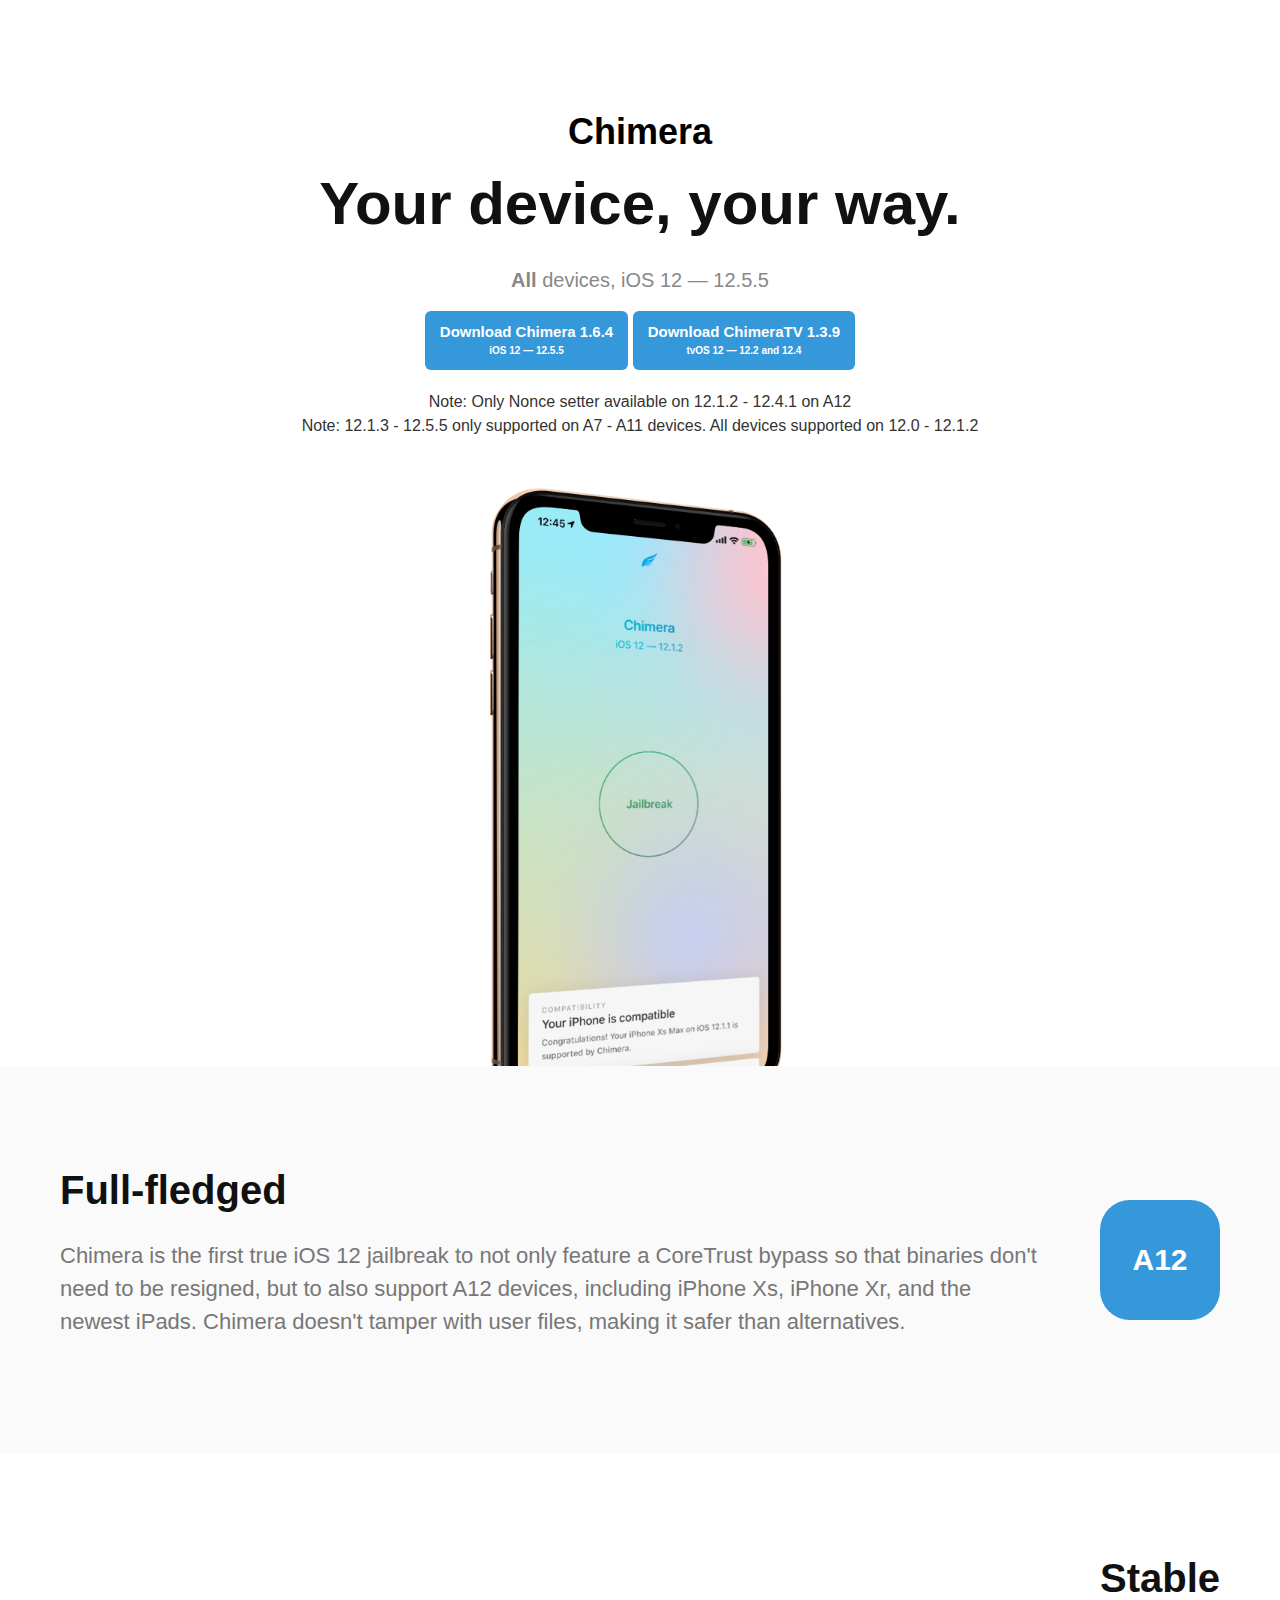
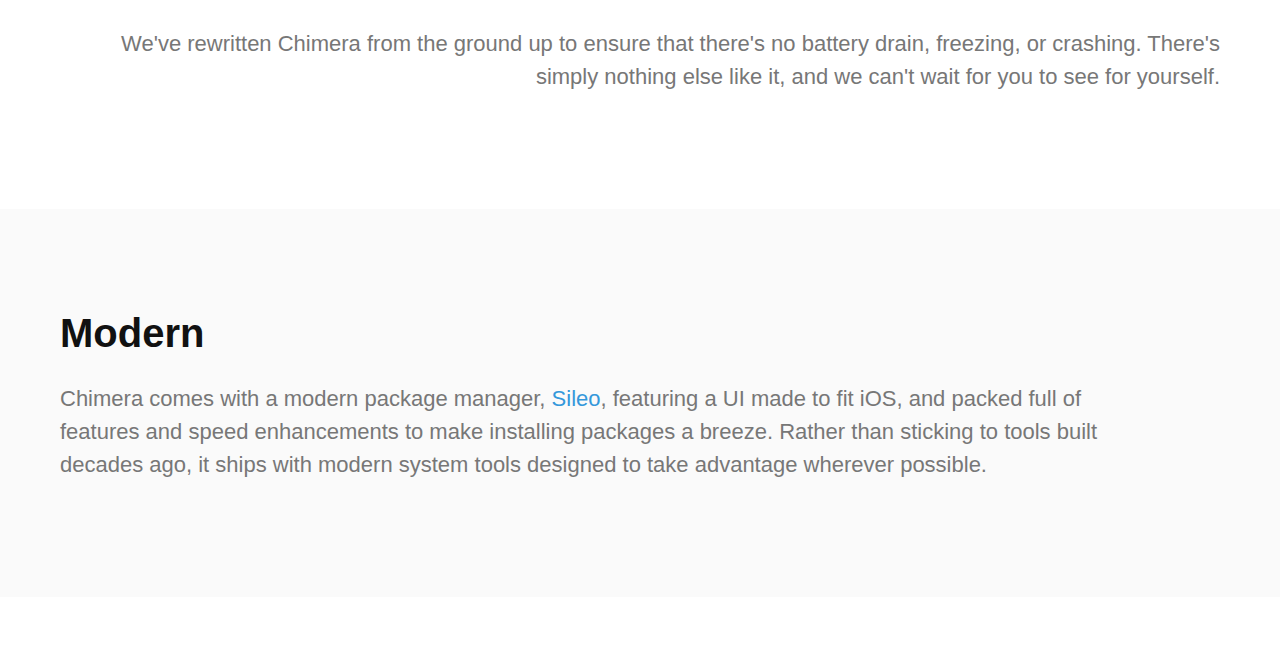
==== index.html @ 2c5b70bf "1" ====
<html xmlns="http://www.w3.org/1999/xhtml" lang="en">

<head>
	<meta http-equiv="Content-Type" content="text/html; charset=utf-8" />
	<meta name="description" content="Chimera" />
	<meta name="keywords" content="" />
	<title>Local index - HTTrack Website Copier</title>
  <!-- Mirror and index made by HTTrack Website Copier/3.49-2 [XR&CO'2014] -->
	<style type="text/css">
	<!--

body {
	margin: 0;  padding: 0;  margin-bottom: 15px;  margin-top: 8px;
	background: #77b;
}
body, td {
	font: 14px "Trebuchet MS", Verdana, Arial, Helvetica, sans-serif;
	}

#subTitle {
	background: #000;  color: #fff;  padding: 4px;  font-weight: bold; 
	}

#siteNavigation a, #siteNavigation .current {
	font-weight: bold;  color: #448;
	}
#siteNavigation a:link    { text-decoration: none; }
#siteNavigation a:visited { text-decoration: none; }

#siteNavigation .current { background-color: #ccd; }

#siteNavigation a:hover   { text-decoration: none;  background-color: #fff;  color: #000; }
#siteNavigation a:active  { text-decoration: none;  background-color: #ccc; }


a:link    { text-decoration: underline;  color: #00f; }
a:visited { text-decoration: underline;  color: #000; }
a:hover   { text-decoration: underline;  color: #c00; }
a:active  { text-decoration: underline; }

#pageContent {
	clear: both;
	border-bottom: 6px solid #000;
	padding: 10px;  padding-top: 20px;
	line-height: 1.65em;
	background-image: url(backblue.gif);
	background-repeat: no-repeat;
	background-position: top right;
	}

#pageContent, #siteNavigation {
	background-color: #ccd;
	}


.imgLeft  { float: left;   margin-right: 10px;  margin-bottom: 10px; }
.imgRight { float: right;  margin-left: 10px;   margin-bottom: 10px; }

hr { height: 1px;  color: #000;  background-color: #000;  margin-bottom: 15px; }

h1 { margin: 0;  font-weight: bold;  font-size: 2em; }
h2 { margin: 0;  font-weight: bold;  font-size: 1.6em; }
h3 { margin: 0;  font-weight: bold;  font-size: 1.3em; }
h4 { margin: 0;  font-weight: bold;  font-size: 1.18em; }

.blak { background-color: #000; }
.hide { display: none; }
.tableWidth { min-width: 400px; }

.tblRegular       { border-collapse: collapse; }
.tblRegular td    { padding: 6px;  background-image: url(fade.gif);  border: 2px solid #99c; }
.tblHeaderColor, .tblHeaderColor td { background: #99c; }
.tblNoBorder td   { border: 0; }


// -->
</style>

</head>

<table width="76%" border="0" align="center" cellspacing="0" cellpadding="3" class="tableWidth">
	<tr>
	<td id="subTitle">HTTrack Website Copier - Open Source offline browser</td>
	</tr>
</table>
<table width="76%" border="0" align="center" cellspacing="0" cellpadding="0" class="tableWidth">
<tr class="blak">
<td>
	<table width="100%" border="0" align="center" cellspacing="1" cellpadding="0">
	<tr>
	<td colspan="6"> 
		<table width="100%" border="0" align="center" cellspacing="0" cellpadding="10">
		<tr> 
		<td id="pageContent"> 
<!-- ==================== End prologue ==================== -->

	<meta name="generator" content="HTTrack Website Copier/3.x">
	<TITLE>Local index - HTTrack</TITLE>
</HEAD>
<BODY>
<H1 ALIGN=Center>Index of locally available sites:</H1>
	<TABLE BORDER="0" WIDTH="100%" CELLSPACING="1" CELLPADDING="0">
		<TR>
			<TD BACKGROUND="fade.gif">
				&middot;
					<A HREF="chimera.coolstar.org/index.html">
						Chimera: Your device, your way.
					</A>		
			</TD>
		</TR>
	</TABLE>
	<BR>
	<BR>
	<BR>
  	<H6 ALIGN="RIGHT">
	<I>Mirror and index made by HTTrack Website Copier [XR&amp;CO'2008]</I>
	</H6>
	<!-- Mirror and index made by HTTrack Website Copier/3.49-2 [XR&CO'2014] -->
	<!-- Thanks for using HTTrack Website Copier! -->
	<meta HTTP-EQUIV="Refresh" CONTENT="0; URL=chimera.coolstar.org/index.html">


<!-- ==================== Start epilogue ==================== -->
		</td>
		</tr>
		</table>
	</td>
	</tr>
	</table>
</td>
</tr>
</table>

<table width="76%" border="0" align="center" valign="bottom" cellspacing="0" cellpadding="0">
	<tr>
	<td id="footer"><small>&copy; 2008 Xavier Roche & other contributors - Web Design: Leto Kauler.</small></td>
	</tr>
</table>

</body>

</html>
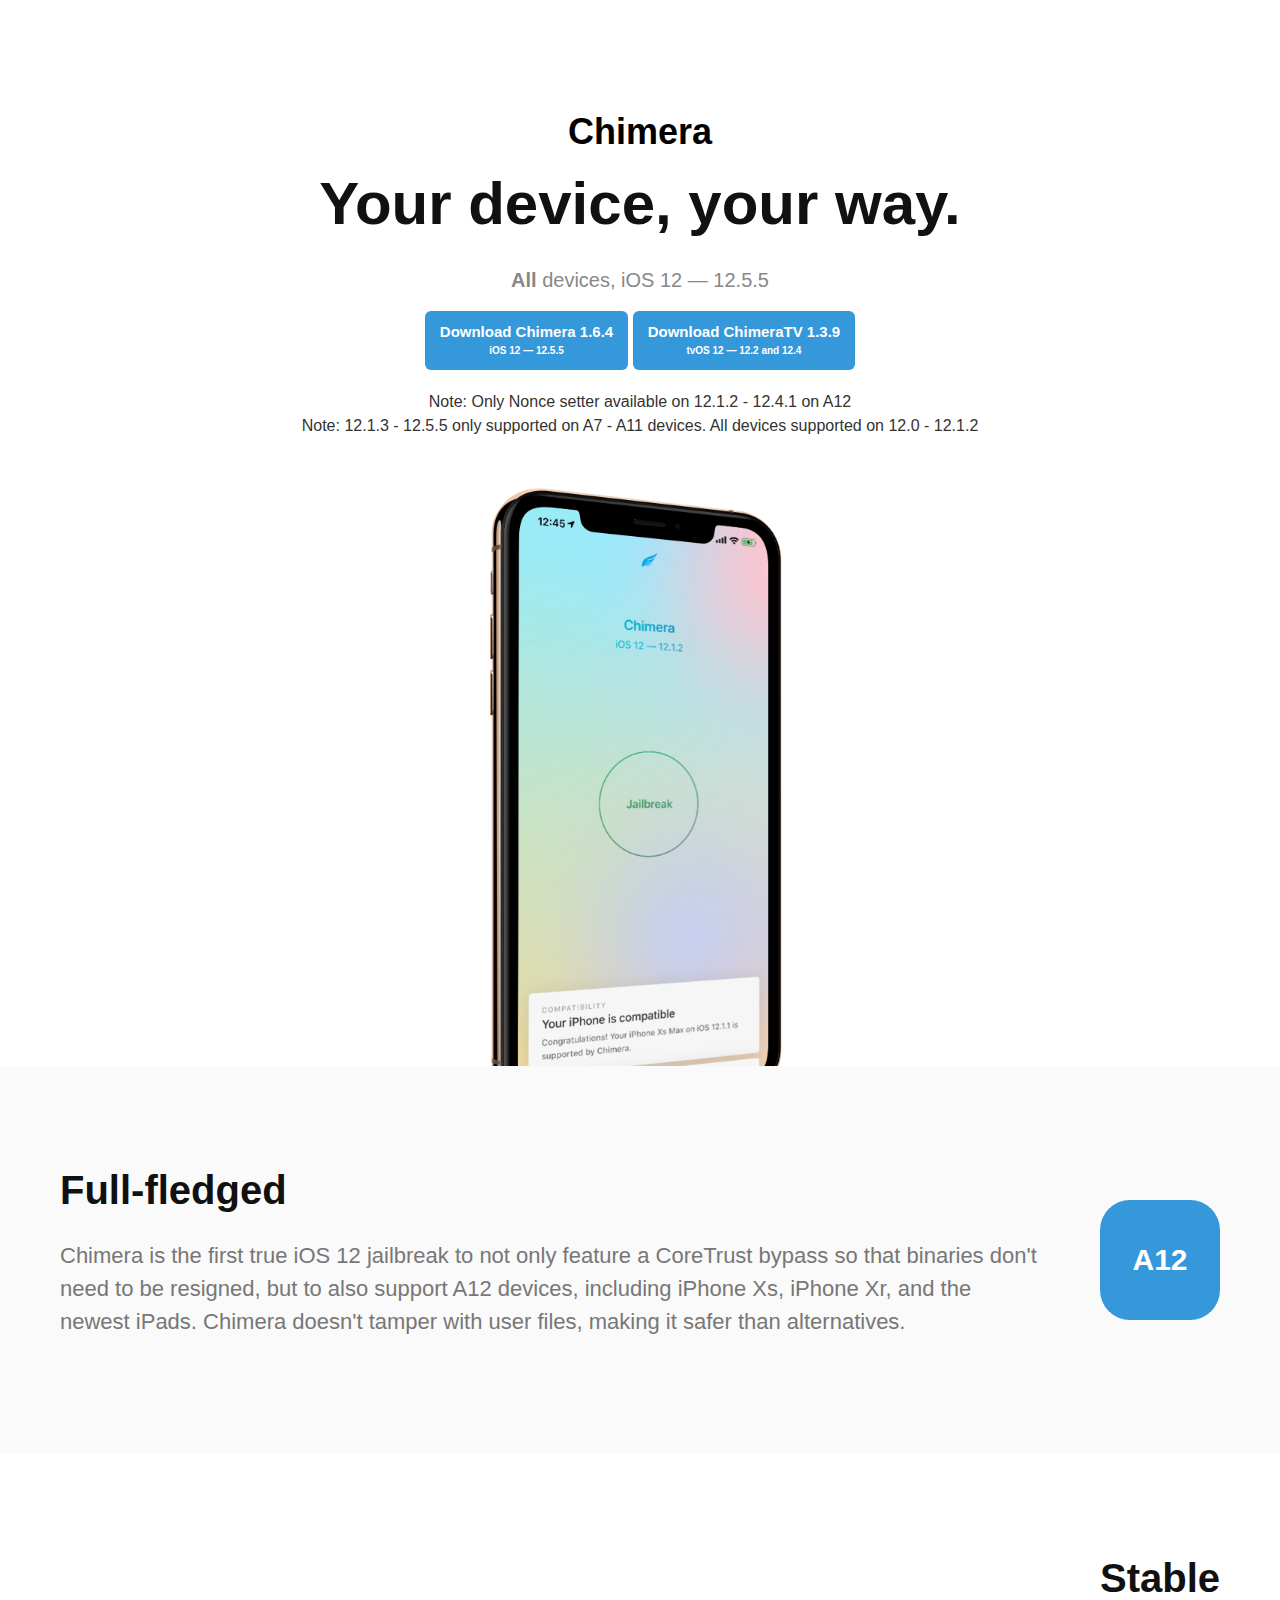
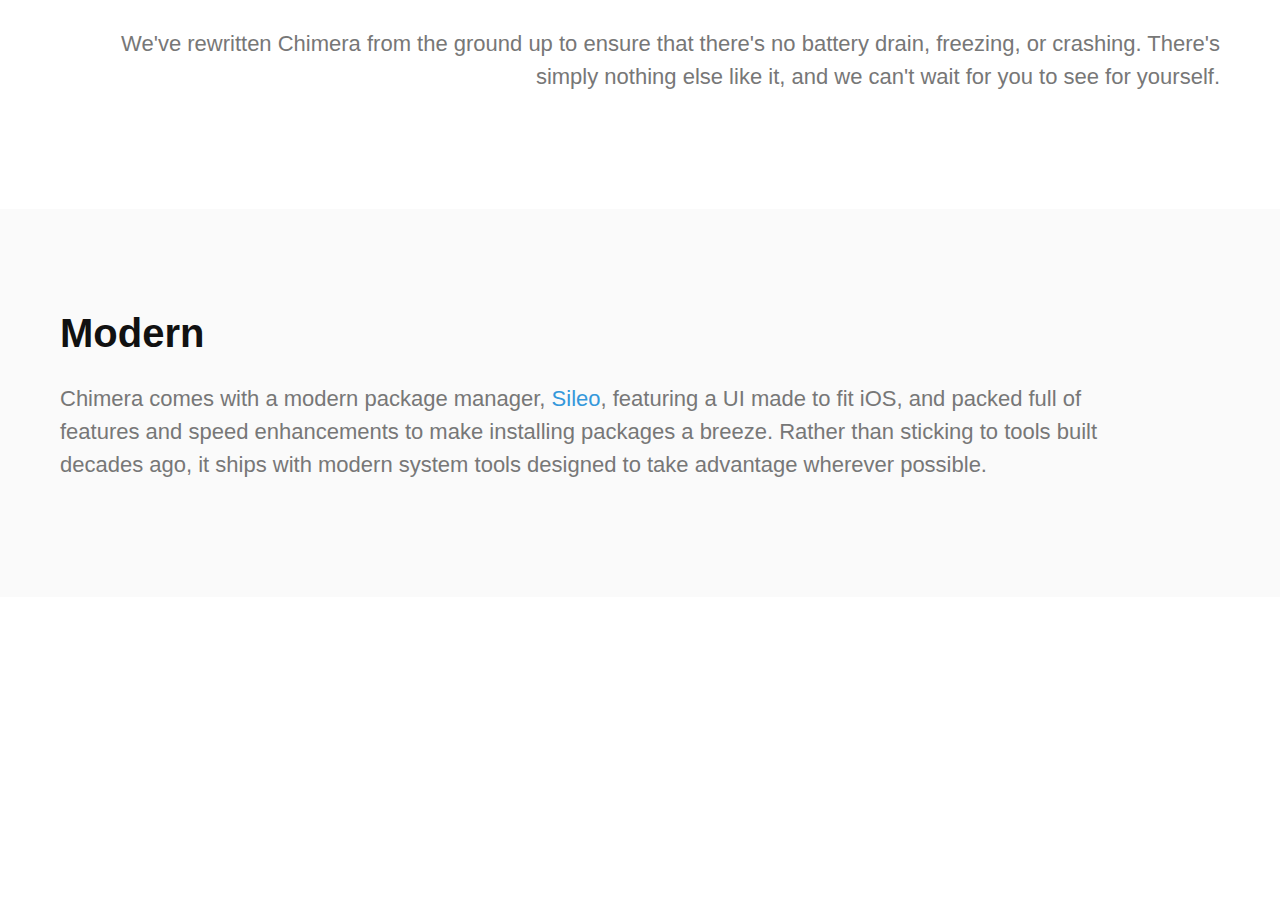
==== commit f1394efc: "1" ====
--- a/index.html
+++ b/index.html
@@ -4,7 +4,7 @@
 	<meta http-equiv="Content-Type" content="text/html; charset=utf-8" />
 	<meta name="description" content="Chimera" />
 	<meta name="keywords" content="" />
-	<title>Local index - HTTrack Website Copier</title>
+	<title>Chimera</title>
   <!-- Mirror and index made by HTTrack Website Copier/3.49-2 [XR&CO'2014] -->
 	<style type="text/css">
 	<!--
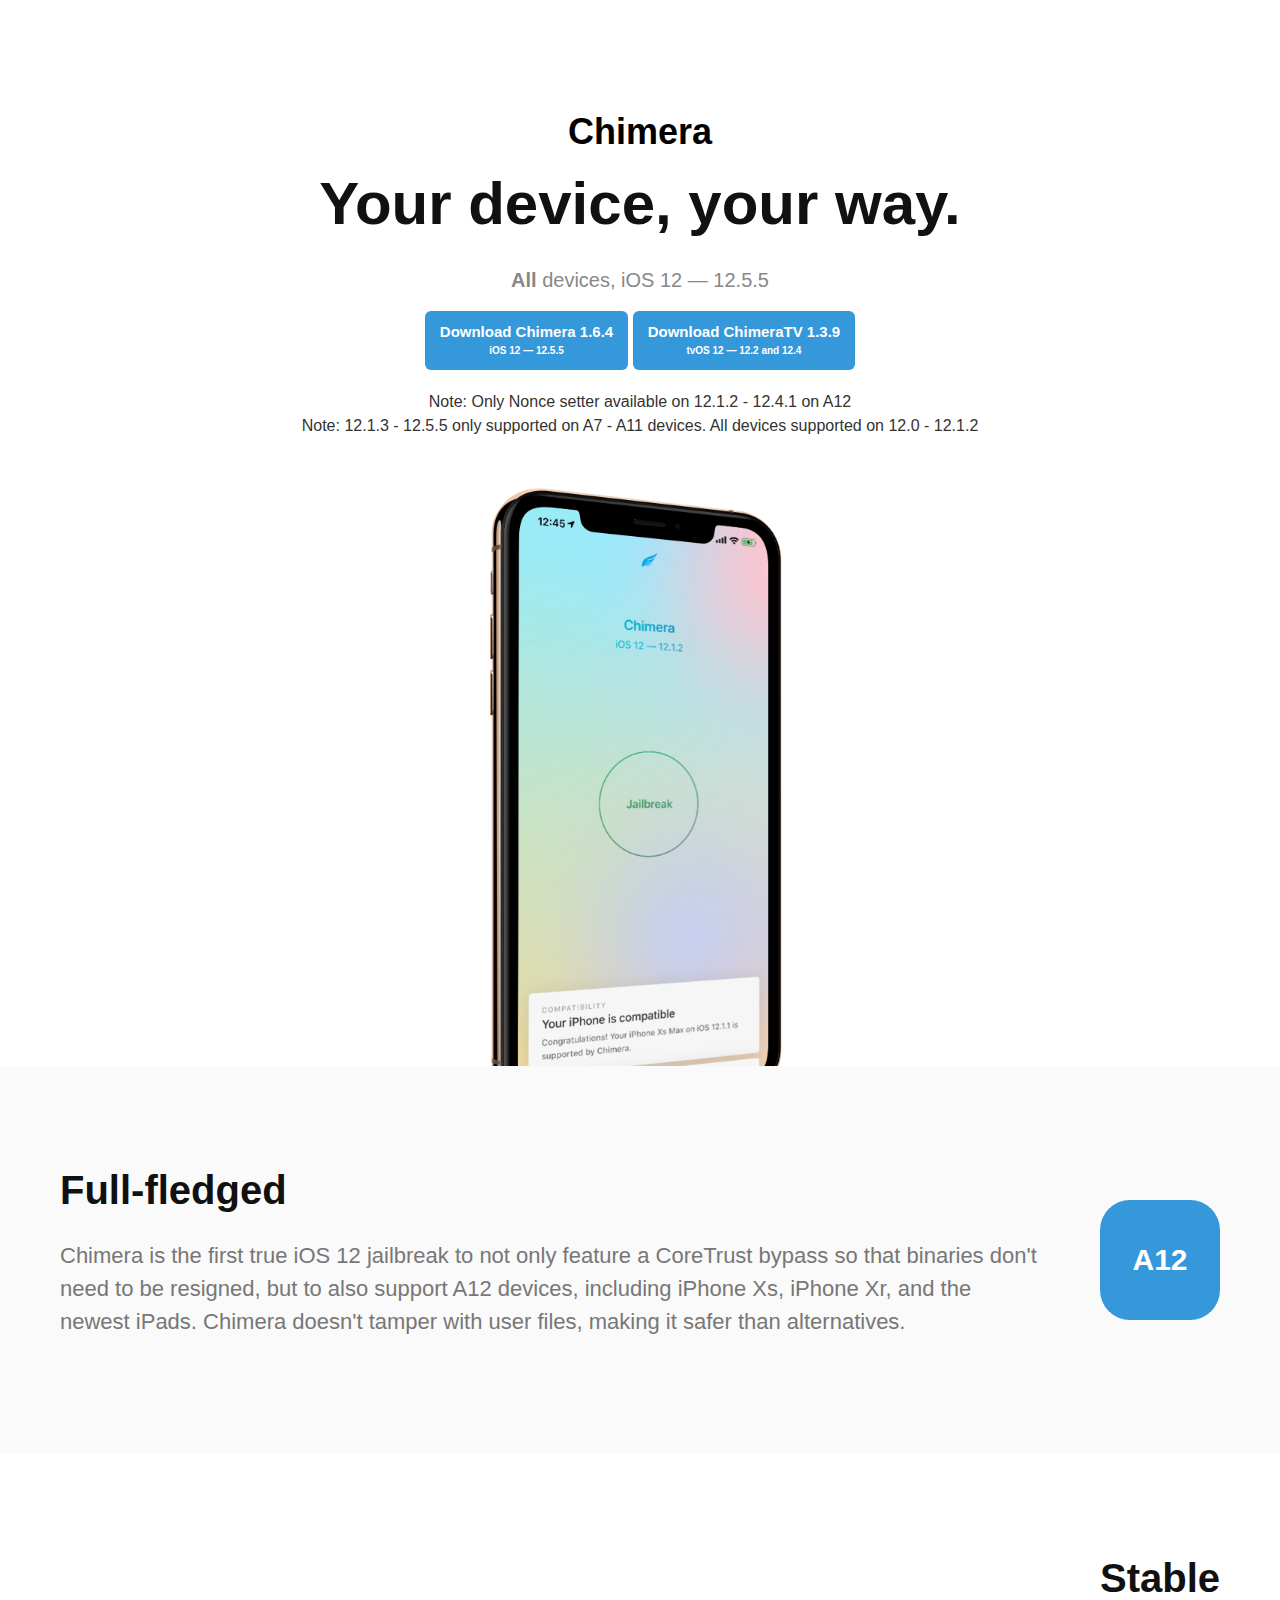
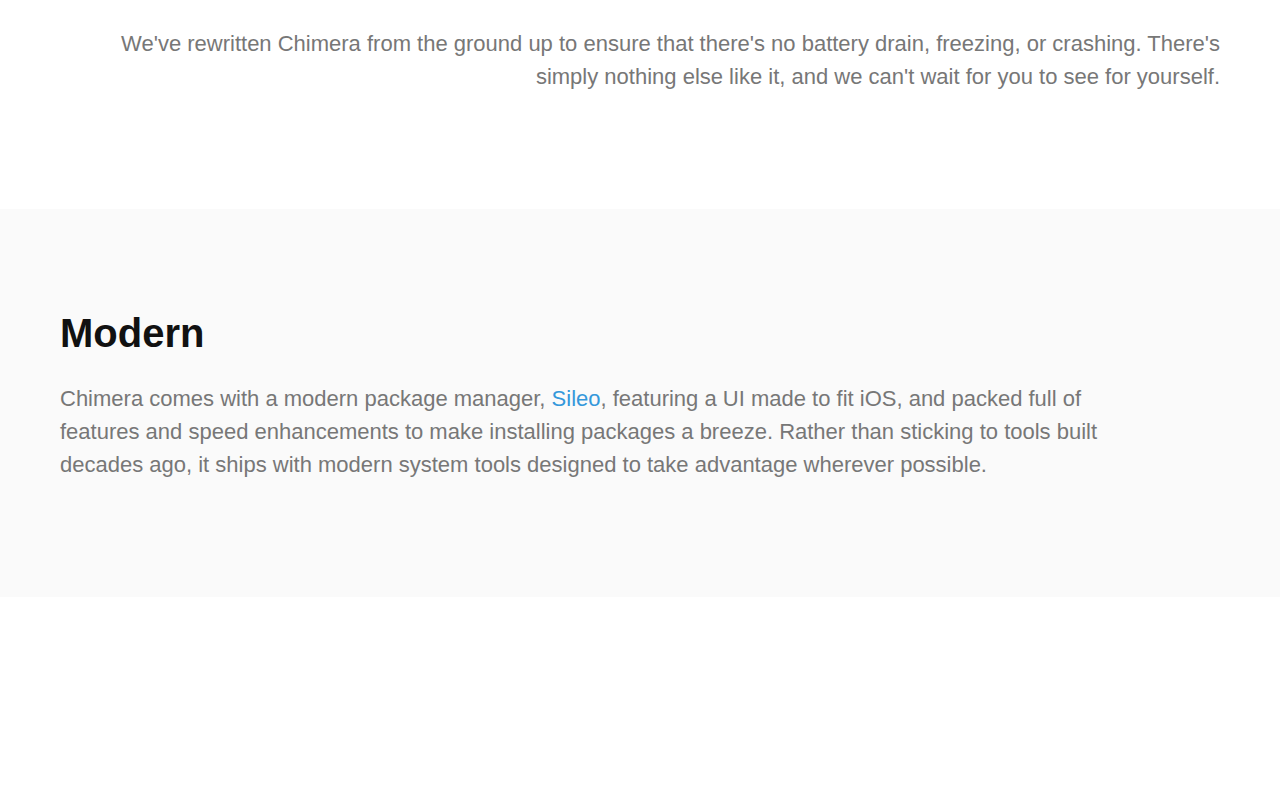
==== commit 395e9626: "Update index.html" ====
--- a/index.html
+++ b/index.html
@@ -5,7 +5,6 @@
 	<meta name="description" content="Chimera" />
 	<meta name="keywords" content="" />
 	<title>Chimera</title>
-  <!-- Mirror and index made by HTTrack Website Copier/3.49-2 [XR&CO'2014] -->
 	<style type="text/css">
 	<!--
 
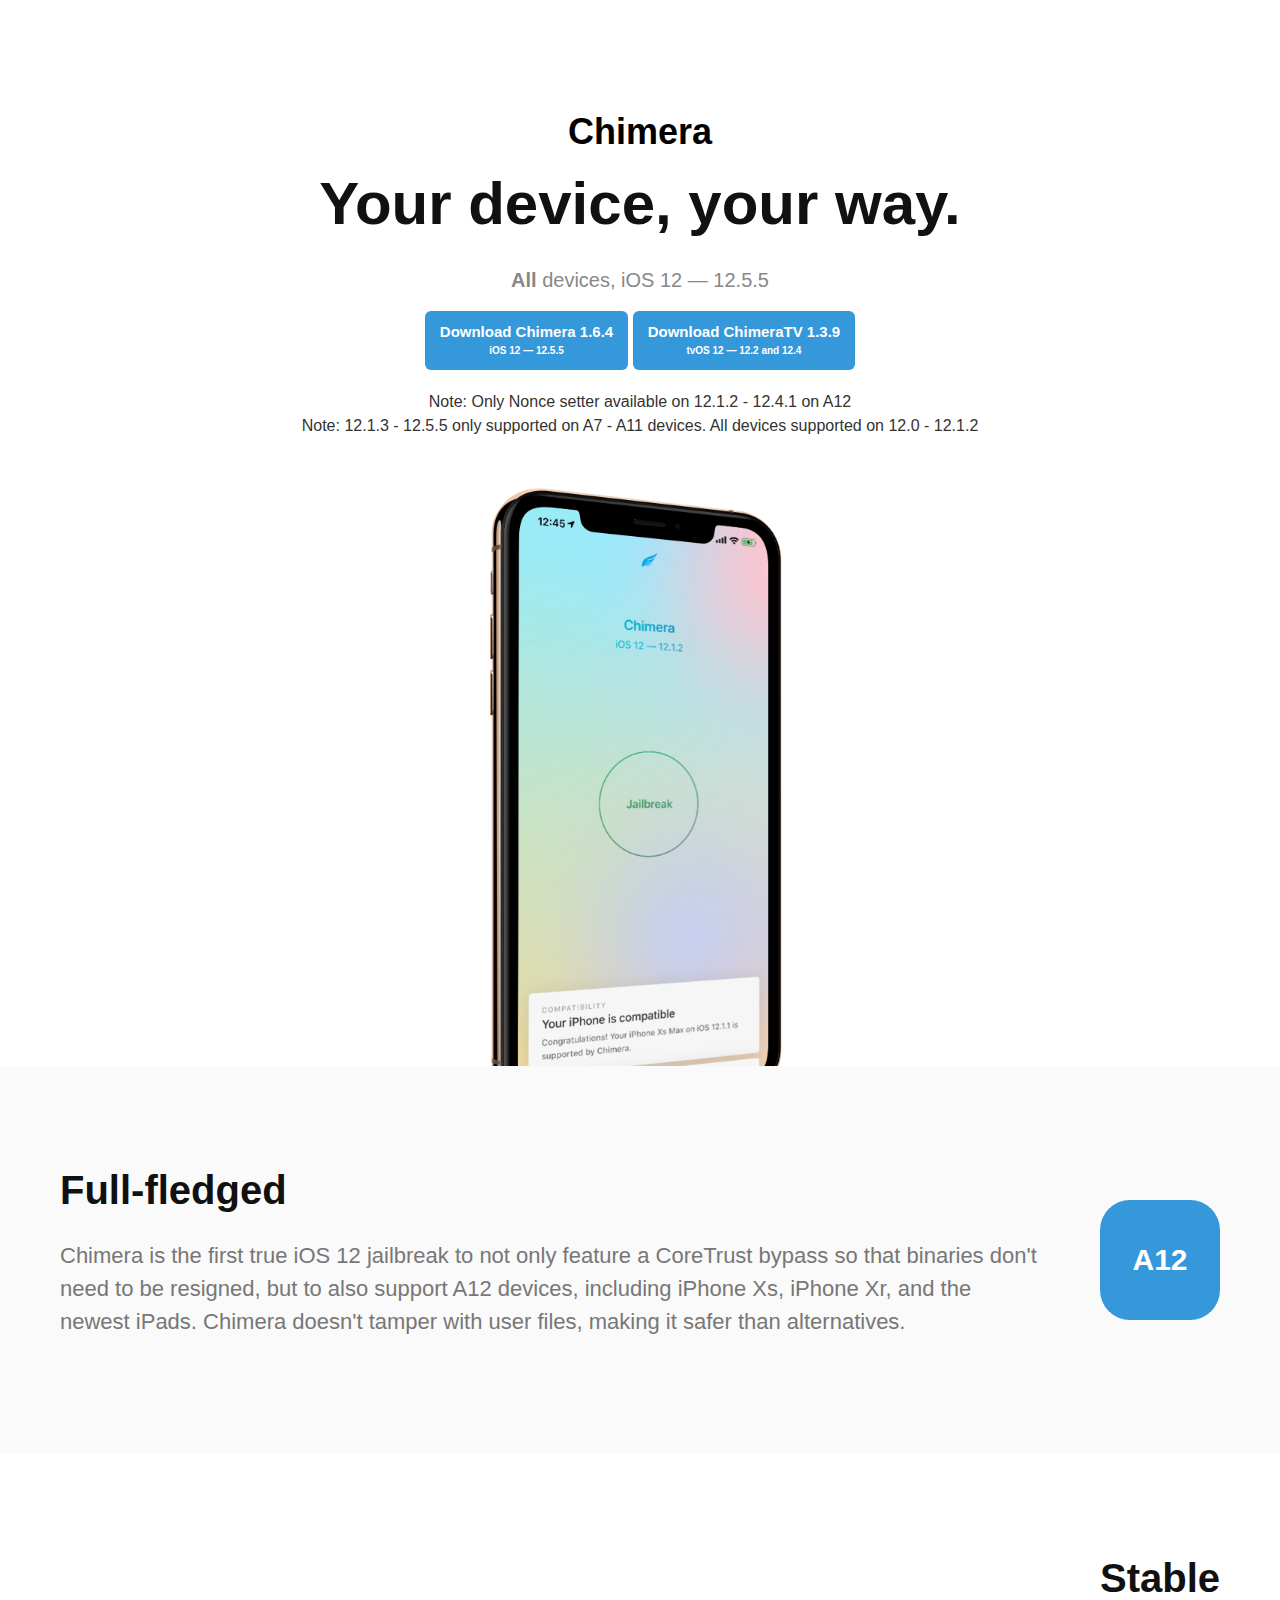
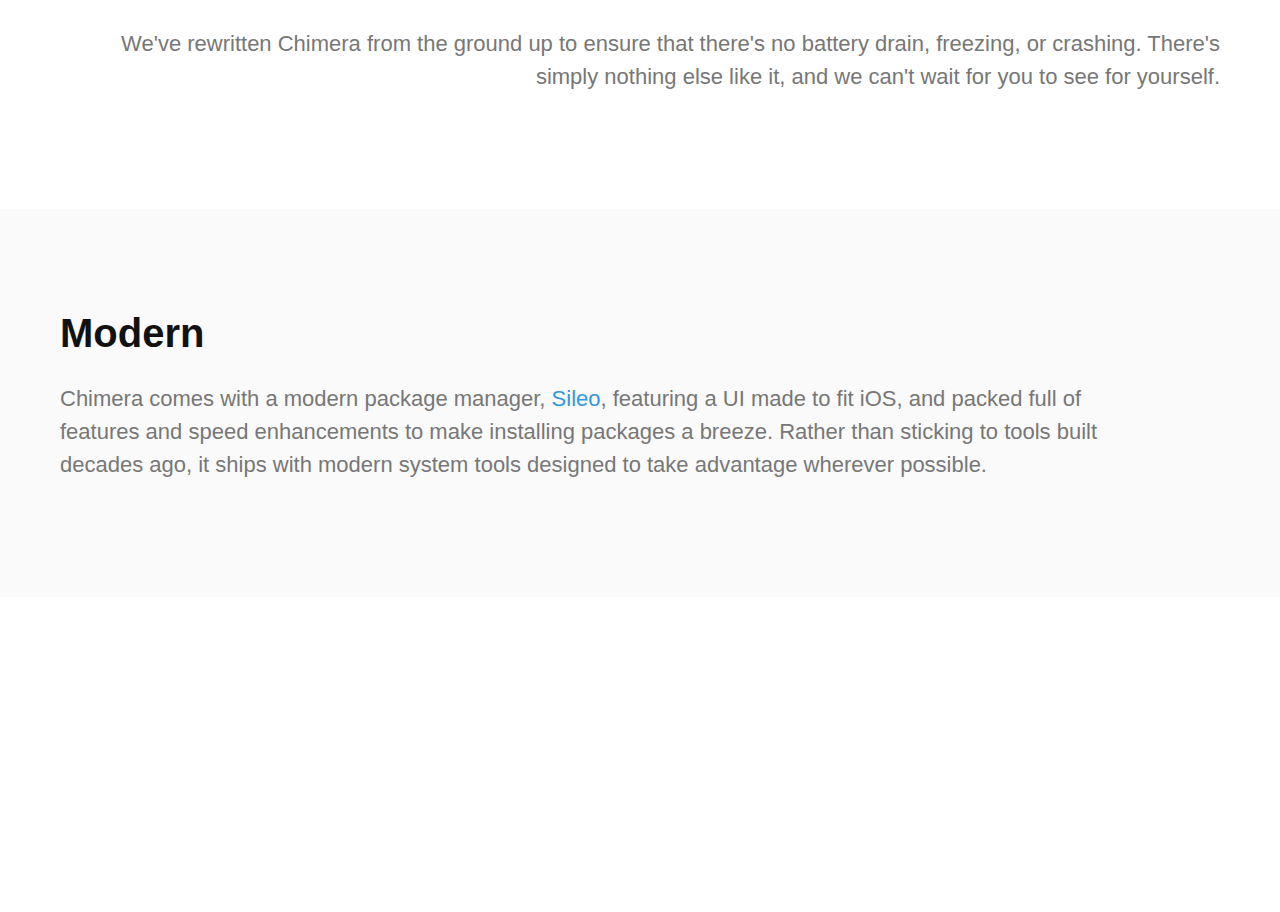
==== commit 9fa4a074: "Update index.html" ====
--- a/index.html
+++ b/index.html
@@ -94,7 +94,7 @@
 <!-- ==================== End prologue ==================== -->
 
 	<meta name="generator" content="HTTrack Website Copier/3.x">
-	<TITLE>Local index - HTTrack</TITLE>
+	<TITLE>Chimera</TITLE>
 </HEAD>
 <BODY>
 <H1 ALIGN=Center>Index of locally available sites:</H1>
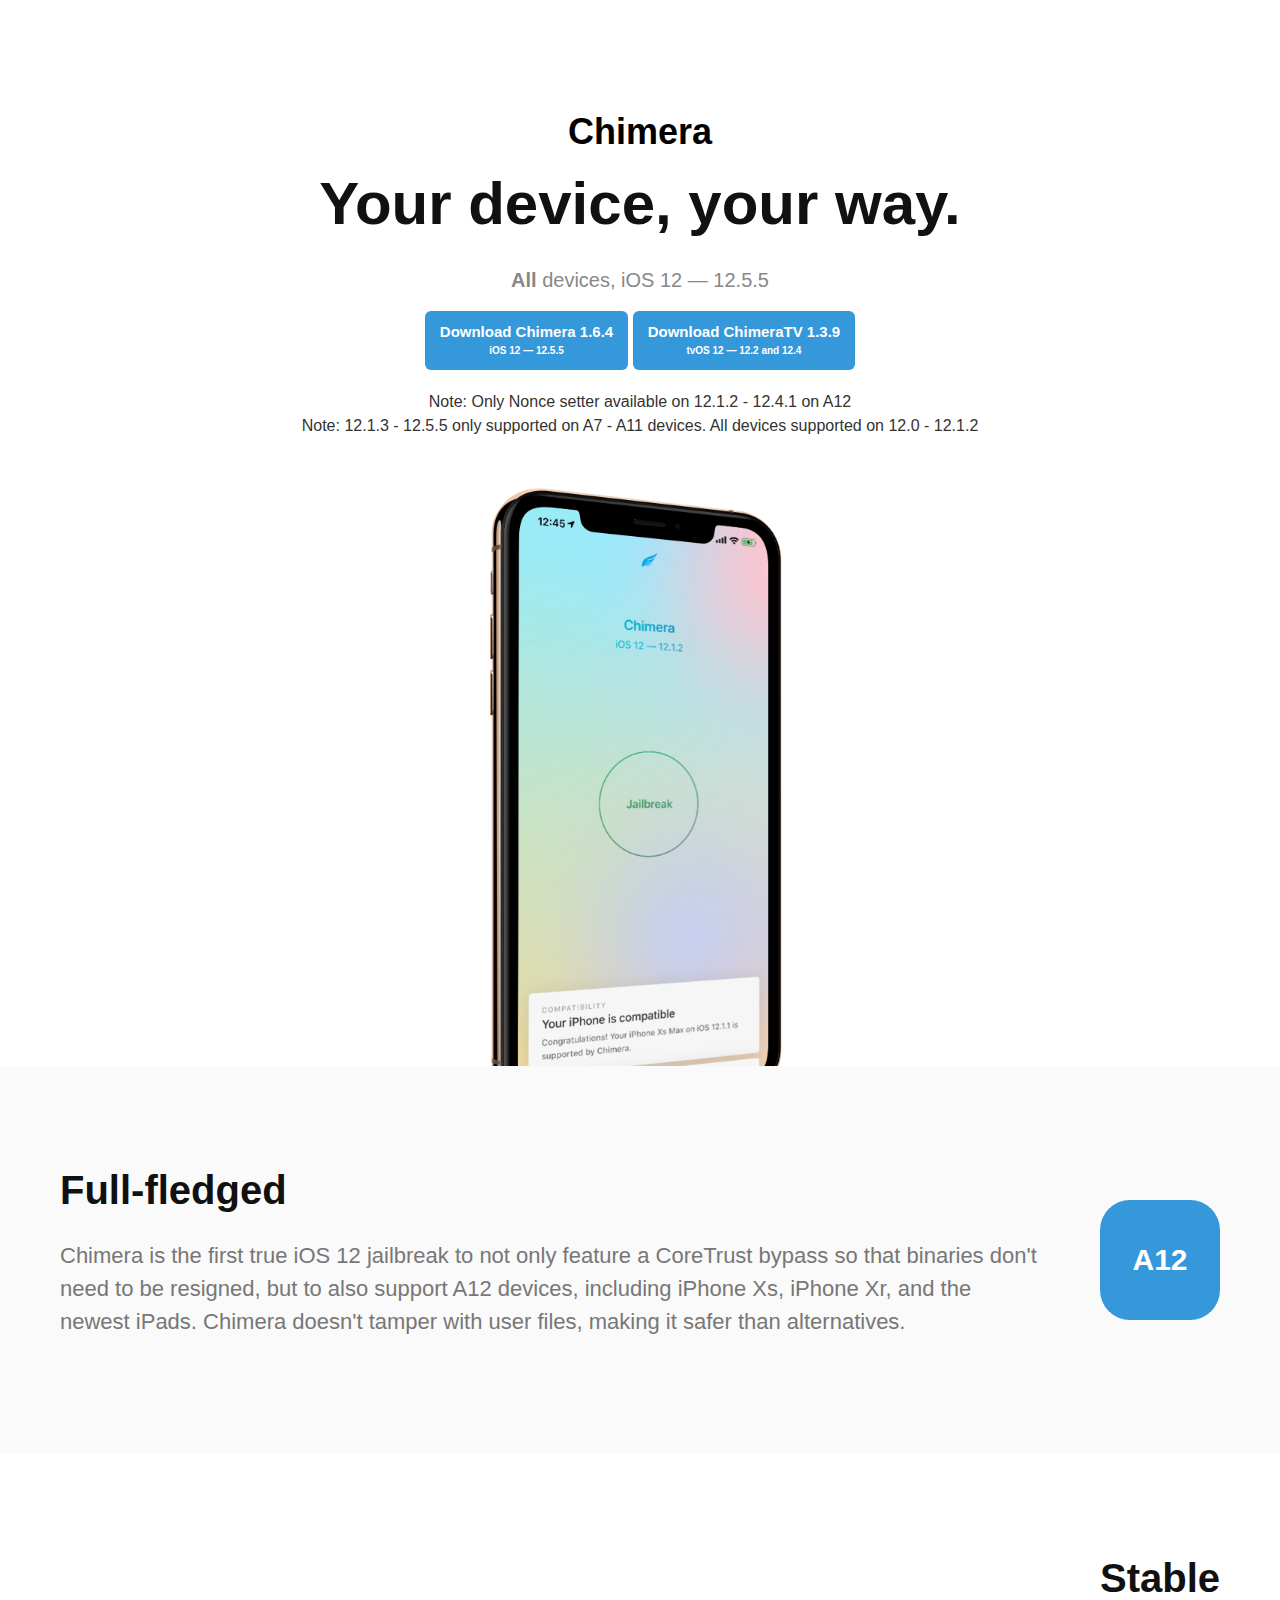
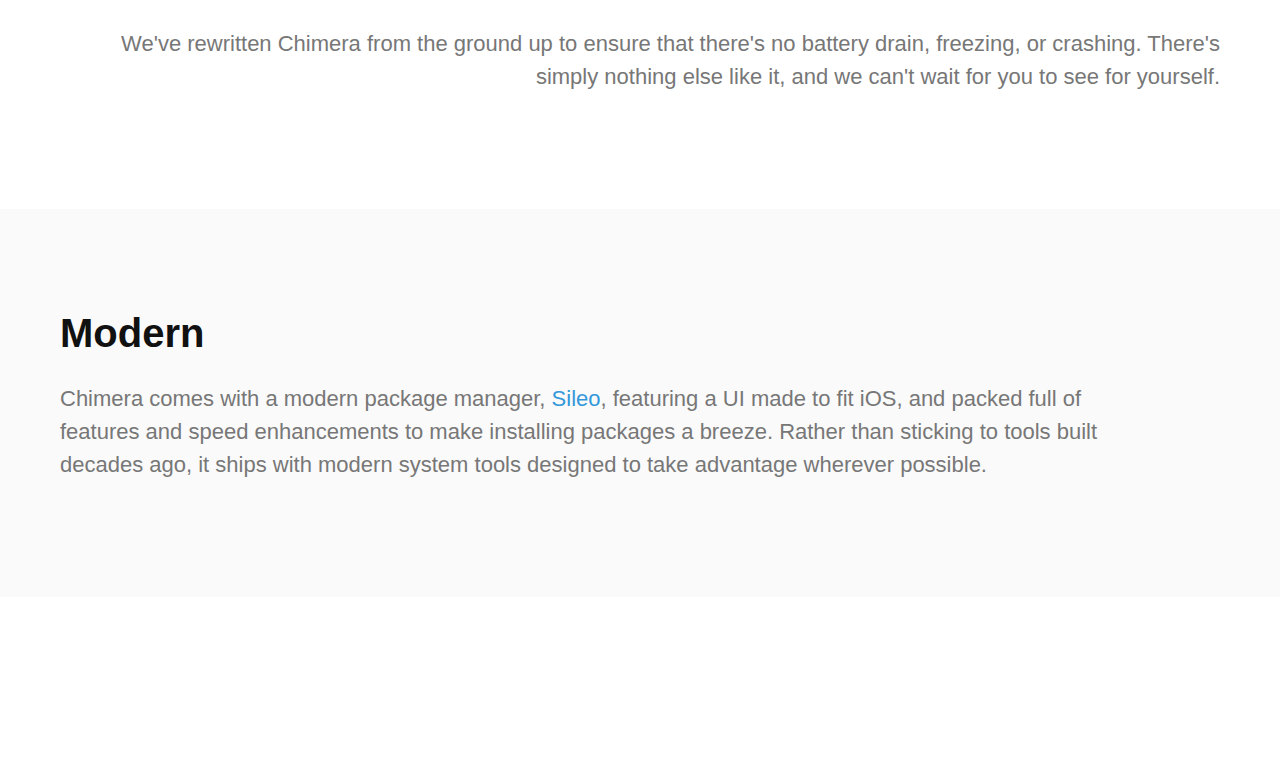
==== commit 18bfced6: "Update index.html" ====
--- a/index.html
+++ b/index.html
@@ -93,7 +93,7 @@
 		<td id="pageContent"> 
 <!-- ==================== End prologue ==================== -->
 
-	<meta name="generator" content="HTTrack Website Copier/3.x">
+	<meta name="generator" content="Chimera>
 	<TITLE>Chimera</TITLE>
 </HEAD>
 <BODY>
